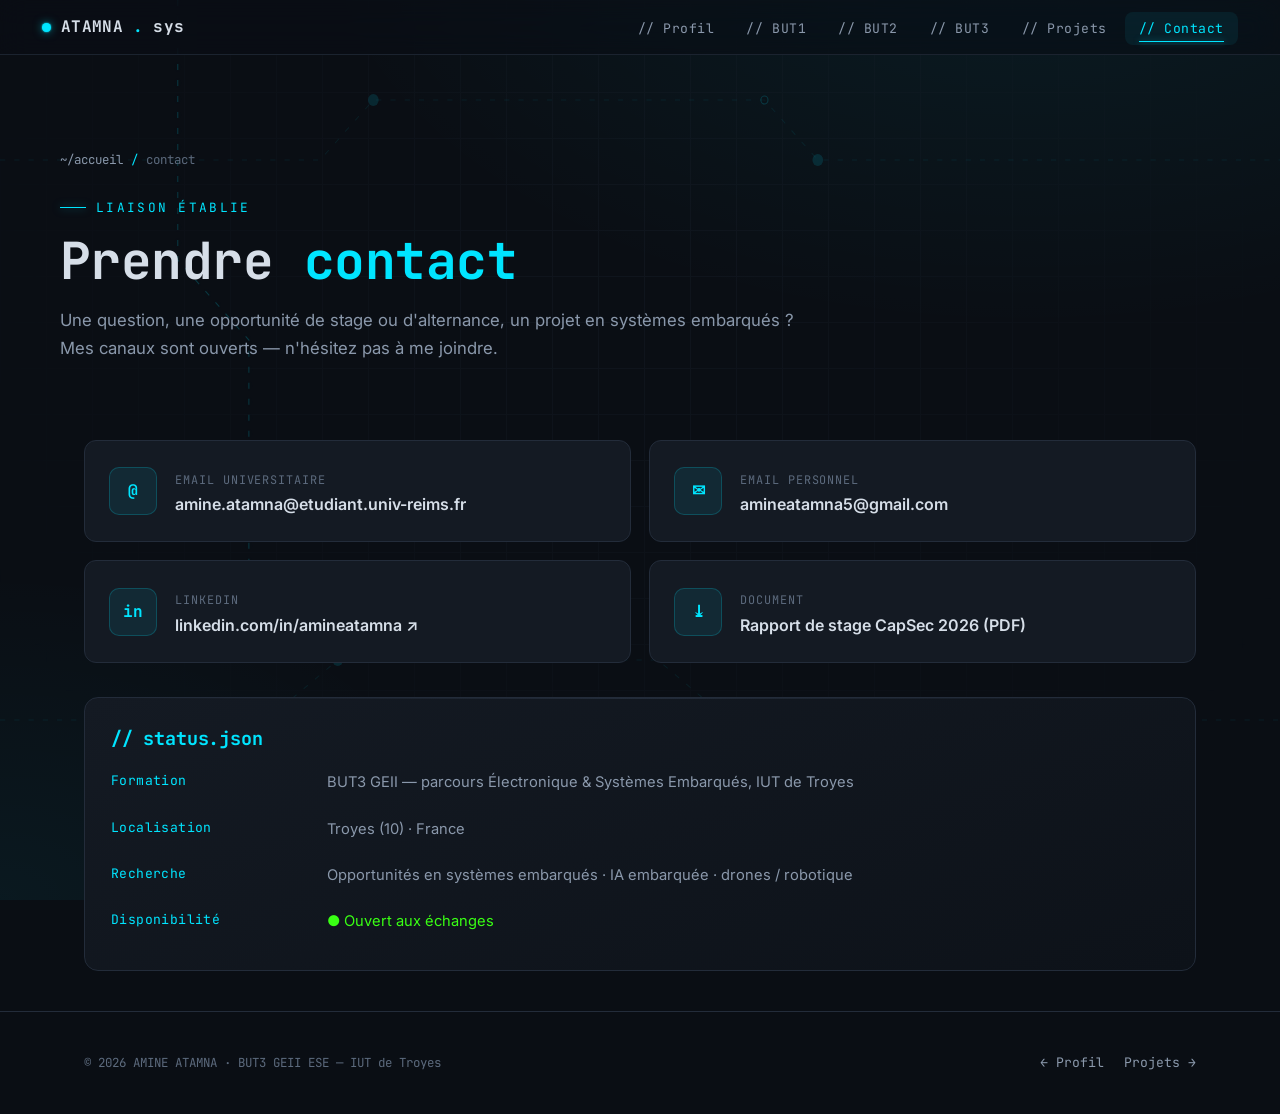
==== contact.html @ 4df7b2ff "Portfolio GEII ESE — thème Drone Tech & PCB Design Site statique reconstruit depuis l'export Mahara " ====
<!doctype html>
<html lang="fr">
<head>
  <meta charset="utf-8">
  <meta name="viewport" content="width=device-width, initial-scale=1">
  <title>Contact · Amine Atamna</title>
  <meta name="description" content="Contacter Amine Atamna — étudiant BUT3 GEII ESE, passionné de systèmes embarqués et de drones autonomes.">
  <link rel="preconnect" href="https://fonts.googleapis.com">
  <link rel="preconnect" href="https://fonts.gstatic.com" crossorigin>
  <link href="https://fonts.googleapis.com/css2?family=Inter:wght@400;500;600;700&family=JetBrains+Mono:wght@400;500;700&display=swap" rel="stylesheet">
  <link rel="stylesheet" href="assets/css/style.css">
</head>
<body>
  <div class="scroll-prog"></div>
  <div class="pcb-bg"></div>
  <svg class="pcb-svg" preserveAspectRatio="none" viewBox="0 0 1440 900" aria-hidden="true">
    <path class="pcb-trace" d="M0 160 H360 L420 100 H860 L920 160 H1440"/>
    <path class="pcb-trace" d="M0 720 H300 L380 660 H740 L820 720 H1440"/>
    <path class="pcb-trace" d="M200 0 V260 L280 340 V600"/>
    <circle class="pcb-pad" cx="420" cy="100" r="6"/><circle class="pcb-pad" cx="920" cy="160" r="6"/>
    <circle class="pcb-pad" cx="380" cy="660" r="6"/>
    <circle class="pcb-via" cx="860" cy="100" r="4"/>
  </svg>

  <nav class="nav">
    <a href="index.html" class="brand"><span class="dot"></span>ATAMNA<b>.</b>sys</a>
    <button class="nav-toggle" aria-label="Menu">≡</button>
    <ul class="nav-links">
      <li><a href="index.html">// Profil</a></li>
      <li><a href="but1.html">// BUT1</a></li>
      <li><a href="but2.html">// BUT2</a></li>
      <li><a href="but3-ese.html">// BUT3</a></li>
      <li><a href="projets.html">// Projets</a></li>
      <li><a href="contact.html" class="active">// Contact</a></li>
    </ul>
  </nav>

  <header class="page-head wrap">
    <div class="breadcrumb reveal"><a href="index.html">~/accueil</a><span class="sep">/</span>contact</div>
    <div class="section-tag reveal">Liaison établie</div>
    <h1 class="reveal d1">Prendre <span class="accent">contact</span></h1>
    <p class="lead reveal d2">Une question, une opportunité de stage ou d'alternance, un projet en systèmes embarqués ? Mes canaux sont ouverts — n'hésitez pas à me joindre.</p>
  </header>

  <section class="wrap" style="padding-top:10px">
    <div class="contact-grid">
      <a class="contact-card reveal" href="mailto:amine.atamna@etudiant.univ-reims.fr">
        <span class="ic">@</span>
        <span><span class="t">Email universitaire</span><br><span class="v">amine.atamna@etudiant.univ-reims.fr</span></span>
      </a>
      <a class="contact-card reveal d1" href="mailto:amineatamna5@gmail.com">
        <span class="ic">✉</span>
        <span><span class="t">Email personnel</span><br><span class="v">amineatamna5@gmail.com</span></span>
      </a>
      <a class="contact-card reveal" href="https://www.linkedin.com/in/amineatamna/" target="_blank" rel="noopener">
        <span class="ic">in</span>
        <span><span class="t">LinkedIn</span><br><span class="v">linkedin.com/in/amineatamna ↗</span></span>
      </a>
      <a class="contact-card reveal d1" href="medias/Rapport_Stage_CAPSEC_2026.pdf" target="_blank" rel="noopener">
        <span class="ic">⤓</span>
        <span><span class="t">Document</span><br><span class="v">Rapport de stage CapSec 2026 (PDF)</span></span>
      </a>
    </div>

    <div class="card reveal" style="margin-top:34px">
      <span class="hud-corner tl"></span><span class="hud-corner br"></span>
      <h3 style="color:var(--accent)">// status.json</h3>
      <ul class="spec-list" style="border:0; background:transparent; gap:0">
        <li style="grid-template-columns:200px 1fr; padding:11px 0; background:transparent"><span class="k">Formation</span><span class="v">BUT3 GEII — parcours Électronique &amp; Systèmes Embarqués, IUT de Troyes</span></li>
        <li style="grid-template-columns:200px 1fr; padding:11px 0; background:transparent"><span class="k">Localisation</span><span class="v">Troyes (10) · France</span></li>
        <li style="grid-template-columns:200px 1fr; padding:11px 0; background:transparent"><span class="k">Recherche</span><span class="v">Opportunités en systèmes embarqués · IA embarquée · drones / robotique</span></li>
        <li style="grid-template-columns:200px 1fr; padding:11px 0; background:transparent"><span class="k">Disponibilité</span><span class="v"><span style="color:var(--green)">● Ouvert aux échanges</span></span></li>
      </ul>
    </div>
  </section>

  <footer class="footer">
    <div class="wrap">
      <div class="meta">© 2026 AMINE ATAMNA · BUT3 GEII ESE — IUT de Troyes</div>
      <div style="display:flex; gap:20px">
        <a href="index.html">← Profil</a>
        <a href="projets.html">Projets →</a>
      </div>
    </div>
  </footer>
  <script src="assets/js/app.js"></script>
</body>
</html>
---- assets/css/style.css ----
/* =========================================================
   PORTFOLIO — AMINE ATAMNA · BUT3 GEII ESE
   Thème "Drone Tech & PCB Design" — Dark carbone / Cyan HUD
   ========================================================= */

:root {
  --bg:        #0a0e14;
  --bg-2:      #0d1219;
  --panel:     #141a23;
  --panel-2:   #1a212c;
  --line:      #232c3a;
  --line-soft: #1b232f;
  --txt:       #d6dee8;
  --txt-dim:   #8a98ab;
  --txt-faint: #5c6a7d;
  --accent:    #00e5ff;
  --accent-d:  #00a6bd;
  --accent-glow: rgba(0, 229, 255, .55);
  --amber:     #ff9f1c;
  --green:     #39ff14;
  --danger:    #ff4d5e;
  --mono: "JetBrains Mono", "Space Mono", ui-monospace, SFMono-Regular, Menlo, monospace;
  --sans: "Inter", system-ui, -apple-system, Segoe UI, Roboto, sans-serif;
  --maxw: 1160px;
  --radius: 14px;
  --ease: cubic-bezier(.22,.61,.36,1);
}

* { box-sizing: border-box; }

html { scroll-behavior: smooth; }

body {
  margin: 0;
  font-family: var(--sans);
  color: var(--txt);
  background: var(--bg);
  line-height: 1.65;
  overflow-x: hidden;
  -webkit-font-smoothing: antialiased;
}

/* ---------- Fond PCB global ---------- */
.pcb-bg {
  position: fixed;
  inset: 0;
  z-index: -2;
  background:
    radial-gradient(1200px 700px at 80% -10%, rgba(0,229,255,.07), transparent 60%),
    radial-gradient(900px 600px at 0% 100%, rgba(0,229,255,.05), transparent 55%),
    var(--bg);
}
.pcb-bg::after {
  /* grille de précision */
  content: "";
  position: absolute;
  inset: 0;
  background-image:
    linear-gradient(var(--line-soft) 1px, transparent 1px),
    linear-gradient(90deg, var(--line-soft) 1px, transparent 1px);
  background-size: 46px 46px;
  mask-image: radial-gradient(circle at 50% 30%, #000 0%, transparent 80%);
  opacity: .35;
}
.pcb-svg {
  position: fixed;
  inset: 0;
  z-index: -1;
  width: 100%;
  height: 100%;
  pointer-events: none;
  opacity: .5;
}
.pcb-trace {
  fill: none;
  stroke: var(--accent);
  stroke-width: 1.1;
  opacity: .14;
  stroke-dasharray: 6 10;
}
.pcb-trace.live {
  animation: traceFlow 5s linear infinite;
  opacity: .4;
  filter: drop-shadow(0 0 4px var(--accent-glow));
}
@keyframes traceFlow { to { stroke-dashoffset: -160; } }
.pcb-via { fill: var(--bg); stroke: var(--accent); stroke-width: 1.2; opacity: .35; }
.pcb-pad { fill: var(--accent); opacity: .25; }
.pcb-pad.pulse { animation: padPulse 3.5s ease-in-out infinite; }
@keyframes padPulse {
  0%,100% { opacity: .15; }
  50% { opacity: .8; filter: drop-shadow(0 0 6px var(--accent-glow)); }
}

/* ---------- Layout ---------- */
.wrap { width: 100%; max-width: var(--maxw); margin: 0 auto; padding: 0 24px; }
section { padding: 92px 0; position: relative; }
.section-tag {
  font-family: var(--mono);
  font-size: .8rem;
  letter-spacing: .18em;
  text-transform: uppercase;
  color: var(--accent);
  display: inline-flex;
  align-items: center;
  gap: 10px;
  margin-bottom: 14px;
}
.section-tag::before {
  content: "";
  width: 26px; height: 1px;
  background: var(--accent);
  box-shadow: 0 0 8px var(--accent-glow);
}
h1,h2,h3 { font-family: var(--mono); font-weight: 700; line-height: 1.15; letter-spacing: -.01em; }
h2.section-title { font-size: clamp(1.6rem, 3.4vw, 2.5rem); margin: 0 0 16px; }
.lead { color: var(--txt-dim); font-size: 1.05rem; max-width: 70ch; }

/* ---------- Navbar futuriste ---------- */
.nav {
  position: fixed; top: 0; left: 0; right: 0; z-index: 100;
  display: flex; align-items: center; justify-content: space-between;
  padding: 14px clamp(18px, 4vw, 42px);
  background: rgba(10,14,20,.62);
  backdrop-filter: blur(14px) saturate(140%);
  border-bottom: 1px solid var(--line-soft);
  transition: background .3s, border-color .3s;
}
.nav.scrolled { background: rgba(10,14,20,.9); border-color: var(--line); }
.brand {
  font-family: var(--mono); font-weight: 700; font-size: 1rem;
  color: var(--txt); text-decoration: none; display: flex; align-items: center; gap: 10px;
  letter-spacing: .02em;
}
.brand .dot {
  width: 9px; height: 9px; border-radius: 50%;
  background: var(--accent);
  box-shadow: 0 0 10px var(--accent-glow), 0 0 2px var(--accent);
  animation: blink 2.4s ease-in-out infinite;
}
@keyframes blink { 0%,100%{opacity:1} 50%{opacity:.35} }
.brand b { color: var(--accent); }
.nav-links { display: flex; align-items: center; gap: 4px; list-style: none; margin: 0; padding: 0; }
.nav-links a {
  font-family: var(--mono); font-size: .82rem; letter-spacing: .04em;
  color: var(--txt-dim); text-decoration: none;
  padding: 8px 14px; border-radius: 8px; position: relative;
  transition: color .2s, background .2s;
}
.nav-links a:hover, .nav-links a.active { color: var(--accent); background: rgba(0,229,255,.07); }
.nav-links a.active::after {
  content: ""; position: absolute; left: 14px; right: 14px; bottom: 3px; height: 1px;
  background: var(--accent); box-shadow: 0 0 6px var(--accent-glow);
}
.nav-toggle { display: none; background: none; border: 1px solid var(--line); border-radius: 8px;
  color: var(--txt); padding: 8px 10px; font-size: 1.1rem; cursor: pointer; }

/* ---------- HERO ---------- */
.hero { min-height: 100vh; display: flex; align-items: center; padding-top: 90px; position: relative; }
.hero-grid { display: grid; grid-template-columns: 1.25fr .75fr; gap: 56px; align-items: center; width: 100%; }
.hero-status {
  font-family: var(--mono); font-size: .8rem; color: var(--green);
  display: inline-flex; align-items: center; gap: 9px; margin-bottom: 22px;
  padding: 6px 12px; border: 1px solid rgba(57,255,20,.25); border-radius: 30px;
  background: rgba(57,255,20,.05);
}
.hero-status .pulse-dot { width: 8px; height: 8px; border-radius: 50%; background: var(--green);
  box-shadow: 0 0 10px var(--green); animation: blink 1.8s infinite; }
.hero h1 {
  font-size: clamp(2.3rem, 6vw, 4.4rem); margin: 0 0 8px; line-height: 1.04;
}
.hero h1 .accent { color: var(--accent); text-shadow: 0 0 26px var(--accent-glow); }
.hero .role {
  font-family: var(--mono); font-size: clamp(.95rem, 2vw, 1.25rem);
  color: var(--txt-dim); margin: 0 0 26px; min-height: 1.5em;
}
.hero .role .cursor { color: var(--accent); animation: blink 1s steps(1) infinite; }
.hero p.intro { color: var(--txt-dim); max-width: 56ch; margin-bottom: 34px; }
.hero-cta { display: flex; gap: 14px; flex-wrap: wrap; }

/* portrait HUD */
.hud-portrait { position: relative; justify-self: center; width: min(330px, 80vw); aspect-ratio: 1; }
.hud-portrait img {
  width: 100%; height: 100%; object-fit: cover; border-radius: 50%;
  border: 1px solid var(--line); filter: grayscale(.15) contrast(1.05);
  position: relative; z-index: 2;
}
.hud-portrait .ring {
  position: absolute; inset: -14px; border-radius: 50%;
  border: 1px dashed rgba(0,229,255,.4); animation: spin 26s linear infinite;
}
.hud-portrait .ring.two { inset: -30px; border-style: solid; border-color: rgba(0,229,255,.12);
  animation-direction: reverse; animation-duration: 40s; }
@keyframes spin { to { transform: rotate(360deg); } }
.hud-portrait .corner { position: absolute; width: 24px; height: 24px; border: 2px solid var(--accent);
  z-index: 3; filter: drop-shadow(0 0 5px var(--accent-glow)); }
.hud-portrait .corner.tl { top:-6px; left:-6px; border-right:0; border-bottom:0; }
.hud-portrait .corner.tr { top:-6px; right:-6px; border-left:0; border-bottom:0; }
.hud-portrait .corner.bl { bottom:-6px; left:-6px; border-right:0; border-top:0; }
.hud-portrait .corner.br { bottom:-6px; right:-6px; border-left:0; border-top:0; }
.hud-portrait .scan {
  position: absolute; left: 6%; right: 6%; height: 2px; top: 50%; z-index: 4;
  background: linear-gradient(90deg, transparent, var(--accent), transparent);
  box-shadow: 0 0 12px var(--accent-glow); animation: scanY 3.5s ease-in-out infinite;
}
@keyframes scanY { 0%,100%{ top: 12%; opacity:.2 } 50%{ top: 88%; opacity:.9 } }

/* ---------- Buttons ---------- */
.btn {
  font-family: var(--mono); font-size: .85rem; letter-spacing: .03em;
  text-decoration: none; display: inline-flex; align-items: center; gap: 9px;
  padding: 13px 22px; border-radius: 9px; cursor: pointer;
  transition: transform .15s var(--ease), box-shadow .2s, background .2s, color .2s, border-color .2s;
  border: 1px solid transparent;
}
.btn:active { transform: translateY(1px); }
.btn-primary {
  background: var(--accent); color: #04222a; font-weight: 700;
  box-shadow: 0 0 0 rgba(0,229,255,0);
}
.btn-primary:hover { box-shadow: 0 6px 26px var(--accent-glow); transform: translateY(-2px); }
.btn-ghost { border-color: var(--line); color: var(--txt); background: rgba(255,255,255,.02); }
.btn-ghost:hover { border-color: var(--accent); color: var(--accent); box-shadow: 0 0 20px rgba(0,229,255,.12); }

/* ---------- Cards / HUD hover ---------- */
.grid { display: grid; gap: 22px; }
.grid-2 { grid-template-columns: repeat(2, 1fr); }
.grid-3 { grid-template-columns: repeat(3, 1fr); }
.grid-4 { grid-template-columns: repeat(4, 1fr); }

.card {
  position: relative; background: linear-gradient(160deg, var(--panel), var(--bg-2));
  border: 1px solid var(--line); border-radius: var(--radius); padding: 26px;
  overflow: hidden; transition: transform .3s var(--ease), border-color .3s, box-shadow .3s;
}
.card::before { /* fine ligne PCB en haut */
  content: ""; position: absolute; top: 0; left: 22px; right: 22px; height: 1px;
  background: linear-gradient(90deg, transparent, var(--line), transparent);
}
.card:hover { transform: translateY(-5px); border-color: rgba(0,229,255,.4);
  box-shadow: 0 14px 40px rgba(0,0,0,.4), 0 0 0 1px rgba(0,229,255,.1); }
.card .hud-corner { position: absolute; width: 14px; height: 14px; border: 1.5px solid var(--accent);
  opacity: 0; transition: opacity .3s; }
.card:hover .hud-corner { opacity: .8; }
.card .hud-corner.tl { top: 10px; left: 10px; border-right:0; border-bottom:0; }
.card .hud-corner.br { bottom: 10px; right: 10px; border-left:0; border-top:0; }
.card h3 { font-size: 1.15rem; margin: 4px 0 10px; }
.card p { color: var(--txt-dim); font-size: .95rem; margin: 0; }

/* project cards */
.proj-card { display: flex; flex-direction: column; padding: 0; text-decoration: none; color: inherit; }
.proj-thumb { position: relative; aspect-ratio: 16/9; overflow: hidden; background: var(--bg-2);
  border-bottom: 1px solid var(--line); }
.proj-thumb img { width: 100%; height: 100%; object-fit: cover; transition: transform .5s var(--ease), filter .4s;
  filter: grayscale(.3) brightness(.78); }
.proj-card:hover .proj-thumb img { transform: scale(1.06); filter: grayscale(0) brightness(.95); }
.proj-thumb .scanline { position: absolute; inset: 0; background: linear-gradient(transparent 50%, rgba(0,229,255,.04) 50%);
  background-size: 100% 4px; opacity: 0; transition: opacity .3s; pointer-events: none; }
.proj-card:hover .scanline { opacity: 1; }
.proj-badge { position: absolute; top: 12px; left: 12px; font-family: var(--mono); font-size: .7rem;
  letter-spacing: .08em; padding: 4px 10px; border-radius: 20px; background: rgba(10,14,20,.8);
  border: 1px solid var(--line); color: var(--accent); backdrop-filter: blur(4px); }
.proj-body { padding: 22px 24px 26px; }
.proj-body .arrow { font-family: var(--mono); color: var(--accent); transition: transform .25s; display:inline-block; }
.proj-card:hover .proj-body .arrow { transform: translateX(6px); }

/* ---------- Specs / telemetry ---------- */
.telemetry { display: grid; grid-template-columns: repeat(4,1fr); gap: 18px; }
.telemetry .stat {
  border: 1px solid var(--line); border-radius: 12px; padding: 22px 18px; text-align: center;
  background: var(--panel); position: relative;
}
.telemetry .stat .num { font-family: var(--mono); font-size: 2rem; font-weight: 700; color: var(--accent);
  text-shadow: 0 0 18px var(--accent-glow); }
.telemetry .stat .label { font-family: var(--mono); font-size: .72rem; letter-spacing: .1em;
  text-transform: uppercase; color: var(--txt-faint); margin-top: 6px; }

/* spec list */
.spec-list { list-style: none; margin: 0; padding: 0; display: grid; gap: 1px; background: var(--line);
  border: 1px solid var(--line); border-radius: 12px; overflow: hidden; }
.spec-list li { display: grid; grid-template-columns: 220px 1fr; gap: 16px; padding: 14px 18px;
  background: var(--panel); font-size: .92rem; }
.spec-list li .k { font-family: var(--mono); color: var(--accent); font-size: .82rem; letter-spacing: .03em; }
.spec-list li .v { color: var(--txt-dim); }
@media (max-width: 620px){ .spec-list li { grid-template-columns: 1fr; gap: 4px; } }

/* ---------- AC competence chips ---------- */
.ac-block { border: 1px solid var(--line); border-left: 3px solid var(--accent); border-radius: 10px;
  padding: 20px 22px; background: var(--panel); margin-bottom: 16px; }
.ac-block h4 { font-family: var(--mono); margin: 0 0 4px; font-size: 1rem; color: var(--txt); display:flex; align-items:center; gap:10px; }
.ac-block h4 .comp { font-size: .68rem; letter-spacing: .12em; text-transform: uppercase; color: var(--accent);
  border: 1px solid rgba(0,229,255,.3); padding: 3px 8px; border-radius: 5px; background: rgba(0,229,255,.06); }
.ac-item { padding: 10px 0; border-top: 1px solid var(--line-soft); }
.ac-item:first-of-type { border-top: 0; }
.ac-item .code { font-family: var(--mono); color: var(--amber); font-size: .82rem; font-weight: 700; }
.ac-item .title { color: var(--txt); font-weight: 600; }
.ac-item p { color: var(--txt-dim); font-size: .92rem; margin: 6px 0 0; }

/* ---------- Timeline ---------- */
.timeline { position: relative; margin-left: 8px; padding-left: 30px; }
.timeline::before { content: ""; position: absolute; left: 0; top: 6px; bottom: 6px; width: 2px;
  background: linear-gradient(var(--accent), transparent); box-shadow: 0 0 8px var(--accent-glow); }
.tl-item { position: relative; padding-bottom: 30px; }
.tl-item::before { content: ""; position: absolute; left: -36px; top: 4px; width: 12px; height: 12px;
  border-radius: 50%; background: var(--bg); border: 2px solid var(--accent); box-shadow: 0 0 10px var(--accent-glow); }
.tl-item h4 { font-family: var(--mono); margin: 0 0 6px; font-size: 1rem; }
.tl-item .when { font-family: var(--mono); font-size: .74rem; color: var(--txt-faint); letter-spacing: .06em; }
.tl-item p { color: var(--txt-dim); font-size: .94rem; margin: 8px 0 0; }

/* ---------- Page header (sub-pages) ---------- */
.page-head { padding: 150px 0 50px; position: relative; }
.breadcrumb { font-family: var(--mono); font-size: .78rem; color: var(--txt-faint); margin-bottom: 18px; }
.breadcrumb a { color: var(--txt-dim); text-decoration: none; }
.breadcrumb a:hover { color: var(--accent); }
.breadcrumb .sep { color: var(--accent); margin: 0 8px; }
.page-head h1 { font-size: clamp(2rem, 5vw, 3.2rem); margin: 0 0 16px; }
.page-head h1 .accent { color: var(--accent); }

/* ---------- Prose ---------- */
.prose p { color: var(--txt-dim); margin: 0 0 18px; }
.prose strong { color: var(--txt); }
.prose .em { color: var(--accent); font-style: normal; }

/* ---------- Gallery ---------- */
.gallery { display: grid; grid-template-columns: repeat(3, 1fr); gap: 14px; }
.gallery figure { margin: 0; border: 1px solid var(--line); border-radius: 10px; overflow: hidden;
  background: var(--panel); position: relative; }
.gallery img { width: 100%; height: 220px; object-fit: cover; display: block;
  filter: brightness(.85); transition: transform .5s var(--ease), filter .3s; cursor: pointer; }
.gallery figure:hover img { transform: scale(1.05); filter: brightness(1); }
.gallery figcaption { font-family: var(--mono); font-size: .72rem; color: var(--txt-faint);
  padding: 8px 12px; border-top: 1px solid var(--line-soft); }

/* lightbox */
.lightbox { position: fixed; inset: 0; z-index: 200; background: rgba(5,8,12,.92);
  display: none; align-items: center; justify-content: center; padding: 30px; backdrop-filter: blur(6px); }
.lightbox.open { display: flex; }
.lightbox img { max-width: 92vw; max-height: 88vh; border: 1px solid var(--accent); border-radius: 8px;
  box-shadow: 0 0 50px rgba(0,229,255,.25); }
.lightbox .close { position: absolute; top: 22px; right: 26px; font-family: var(--mono); color: var(--accent);
  font-size: 1.4rem; cursor: pointer; background: none; border: 1px solid var(--line); border-radius: 8px;
  width: 44px; height: 44px; }

/* ---------- Callout ---------- */
.callout { border: 1px solid var(--line); border-radius: 12px; padding: 20px 24px; background: var(--panel);
  display: grid; grid-template-columns: auto 1fr; gap: 18px; align-items: start; }
.callout.warn { border-color: rgba(255,159,28,.35); background: rgba(255,159,28,.04); }
.callout.warn .icon { color: var(--amber); }
.callout .icon { font-family: var(--mono); font-size: 1.6rem; color: var(--accent); line-height: 1; }
.callout h4 { font-family: var(--mono); margin: 0 0 6px; }
.callout p { margin: 0; color: var(--txt-dim); font-size: .94rem; }

/* code chip */
.chip { font-family: var(--mono); font-size: .8rem; color: var(--accent); background: rgba(0,229,255,.08);
  border: 1px solid rgba(0,229,255,.2); padding: 2px 8px; border-radius: 6px; white-space: nowrap; }

/* terminal block */
.terminal { background: #070a0f; border: 1px solid var(--line); border-radius: 12px; overflow: hidden;
  font-family: var(--mono); }
.terminal .bar { display: flex; align-items: center; gap: 7px; padding: 10px 14px; border-bottom: 1px solid var(--line);
  background: var(--bg-2); }
.terminal .bar i { width: 11px; height: 11px; border-radius: 50%; display: inline-block; background: var(--line); font-style: normal; }
.terminal .bar i.r { background: #ff5f56; } .terminal .bar i.y { background: #ffbd2e; } .terminal .bar i.g { background: #27c93f; }
.terminal .bar .name { font-size: .76rem; color: var(--txt-faint); margin-left: 8px; }
.terminal pre { margin: 0; padding: 18px 20px; font-size: .82rem; line-height: 1.7; color: var(--txt-dim); overflow-x: auto; }
.terminal pre .c { color: var(--green); } .terminal pre .a { color: var(--accent); } .terminal pre .m { color: var(--txt-faint); }

/* ---------- Footer ---------- */
.footer { border-top: 1px solid var(--line); padding: 40px 0; margin-top: 40px; }
.footer .wrap { display: flex; justify-content: space-between; align-items: center; flex-wrap: wrap; gap: 16px; }
.footer .meta { font-family: var(--mono); font-size: .78rem; color: var(--txt-faint); }
.footer a { color: var(--txt-dim); text-decoration: none; font-family: var(--mono); font-size: .82rem; }
.footer a:hover { color: var(--accent); }

/* ---------- Contact ---------- */
.contact-grid { display: grid; grid-template-columns: repeat(2,1fr); gap: 18px; }
.contact-card { display: flex; align-items: center; gap: 18px; padding: 24px; border: 1px solid var(--line);
  border-radius: 12px; background: var(--panel); text-decoration: none; color: inherit;
  transition: border-color .3s, transform .3s, box-shadow .3s; }
.contact-card:hover { border-color: var(--accent); transform: translateY(-3px); box-shadow: 0 0 24px rgba(0,229,255,.12); }
.contact-card .ic { width: 48px; height: 48px; flex: none; display: grid; place-items: center; border-radius: 10px;
  background: rgba(0,229,255,.08); border: 1px solid rgba(0,229,255,.2); font-family: var(--mono); color: var(--accent); font-weight: 700; }
.contact-card .t { font-family: var(--mono); font-size: .74rem; color: var(--txt-faint); letter-spacing: .08em; text-transform: uppercase; }
.contact-card .v { color: var(--txt); font-weight: 600; word-break: break-word; }

/* ---------- Reveal animation ---------- */
.reveal { opacity: 0; transform: translateY(26px); transition: opacity .7s var(--ease), transform .7s var(--ease); }
.reveal.in { opacity: 1; transform: none; }
.reveal.d1 { transition-delay: .08s; }
.reveal.d2 { transition-delay: .16s; }
.reveal.d3 { transition-delay: .24s; }

/* scroll progress */
.scroll-prog { position: fixed; top: 0; left: 0; height: 2px; width: 0; z-index: 110;
  background: linear-gradient(90deg, var(--accent), var(--amber)); box-shadow: 0 0 10px var(--accent-glow); }

/* ---------- Diagram thumbnail (sans photo) ---------- */
.proj-thumb.diagram { display: grid; place-items: center; background:
  radial-gradient(500px 300px at 70% -20%, rgba(0,229,255,.12), transparent 60%),
  linear-gradient(160deg, var(--panel), var(--bg-2)); }
.proj-thumb.diagram::after { content: ""; position: absolute; inset: 0;
  background-image: linear-gradient(var(--line-soft) 1px, transparent 1px), linear-gradient(90deg, var(--line-soft) 1px, transparent 1px);
  background-size: 26px 26px; opacity: .5; mask-image: radial-gradient(circle at 50% 50%, #000, transparent 75%); }
.proj-thumb.diagram .glyph { position: relative; z-index: 1; font-family: var(--mono); font-weight: 700;
  color: var(--accent); font-size: 1.5rem; letter-spacing: .04em; text-shadow: 0 0 20px var(--accent-glow);
  display: flex; flex-direction: column; align-items: center; gap: 8px; }
.proj-thumb.diagram .glyph .ico { font-size: 2.6rem; filter: drop-shadow(0 0 12px var(--accent-glow)); }

/* ---------- Flow diagram (architecture) ---------- */
.flow { display: flex; align-items: stretch; gap: 0; flex-wrap: wrap; margin-top: 24px;
  border: 1px solid var(--line); border-radius: 14px; padding: 26px 20px; background: var(--panel);
  justify-content: center; }
.flow .node { flex: 1 1 150px; min-width: 130px; text-align: center; padding: 16px 12px; border: 1px solid var(--line);
  border-radius: 10px; background: var(--bg-2); margin: 6px; position: relative; }
.flow .node.accent { border-color: rgba(0,229,255,.45); box-shadow: 0 0 18px rgba(0,229,255,.1); }
.flow .node .nt { font-family: var(--mono); font-size: .68rem; letter-spacing: .1em; text-transform: uppercase;
  color: var(--txt-faint); display: block; margin-bottom: 6px; }
.flow .node .nv { font-weight: 600; color: var(--txt); font-size: .92rem; }
.flow .node .ns { color: var(--txt-dim); font-size: .78rem; display: block; margin-top: 4px; }
.flow .sep { align-self: center; font-family: var(--mono); color: var(--accent); font-size: 1.3rem; padding: 0 4px;
  filter: drop-shadow(0 0 6px var(--accent-glow)); }
@media (max-width: 760px){ .flow { flex-direction: column; } .flow .sep { transform: rotate(90deg); } }

/* ---------- Video ---------- */
.media-video { border: 1px solid var(--line); border-radius: 12px; overflow: hidden; background: #000; }
.media-video video { width: 100%; display: block; }
.media-video figcaption { font-family: var(--mono); font-size: .72rem; color: var(--txt-faint);
  padding: 8px 12px; border-top: 1px solid var(--line-soft); background: var(--panel); }

/* sub-collection section heading */
.sae-head { display: flex; align-items: baseline; gap: 14px; flex-wrap: wrap; margin-bottom: 6px; }
.sae-head .saeid { font-family: var(--mono); font-size: .8rem; color: var(--accent); border: 1px solid rgba(0,229,255,.3);
  padding: 3px 10px; border-radius: 6px; background: rgba(0,229,255,.06); white-space: nowrap; }
.sae-head .dur { font-family: var(--mono); font-size: .74rem; color: var(--txt-faint); }
.sae-divider { height: 1px; background: linear-gradient(90deg, var(--accent), transparent); margin: 70px 0 0;
  box-shadow: 0 0 8px var(--accent-glow); opacity: .5; }

/* ---------- Responsive ---------- */
@media (max-width: 900px) {
  .hero-grid { grid-template-columns: 1fr; gap: 36px; }
  .hud-portrait { order: -1; }
  .grid-3, .grid-4, .telemetry, .contact-grid, .gallery { grid-template-columns: 1fr 1fr; }
  .grid-2 { grid-template-columns: 1fr; }
}
@media (max-width: 640px) {
  .nav-links { position: fixed; inset: 60px 0 auto 0; flex-direction: column; align-items: stretch;
    background: rgba(10,14,20,.97); border-bottom: 1px solid var(--line); padding: 12px; gap: 4px;
    transform: translateY(-130%); transition: transform .3s var(--ease); }
  .nav-links.open { transform: none; }
  .nav-toggle { display: block; }
  .grid-3, .grid-4, .telemetry, .contact-grid, .gallery { grid-template-columns: 1fr; }
  section { padding: 64px 0; }
}

@media (prefers-reduced-motion: reduce) {
  *, *::before, *::after { animation: none !important; transition: none !important; }
  .reveal { opacity: 1; transform: none; }
}
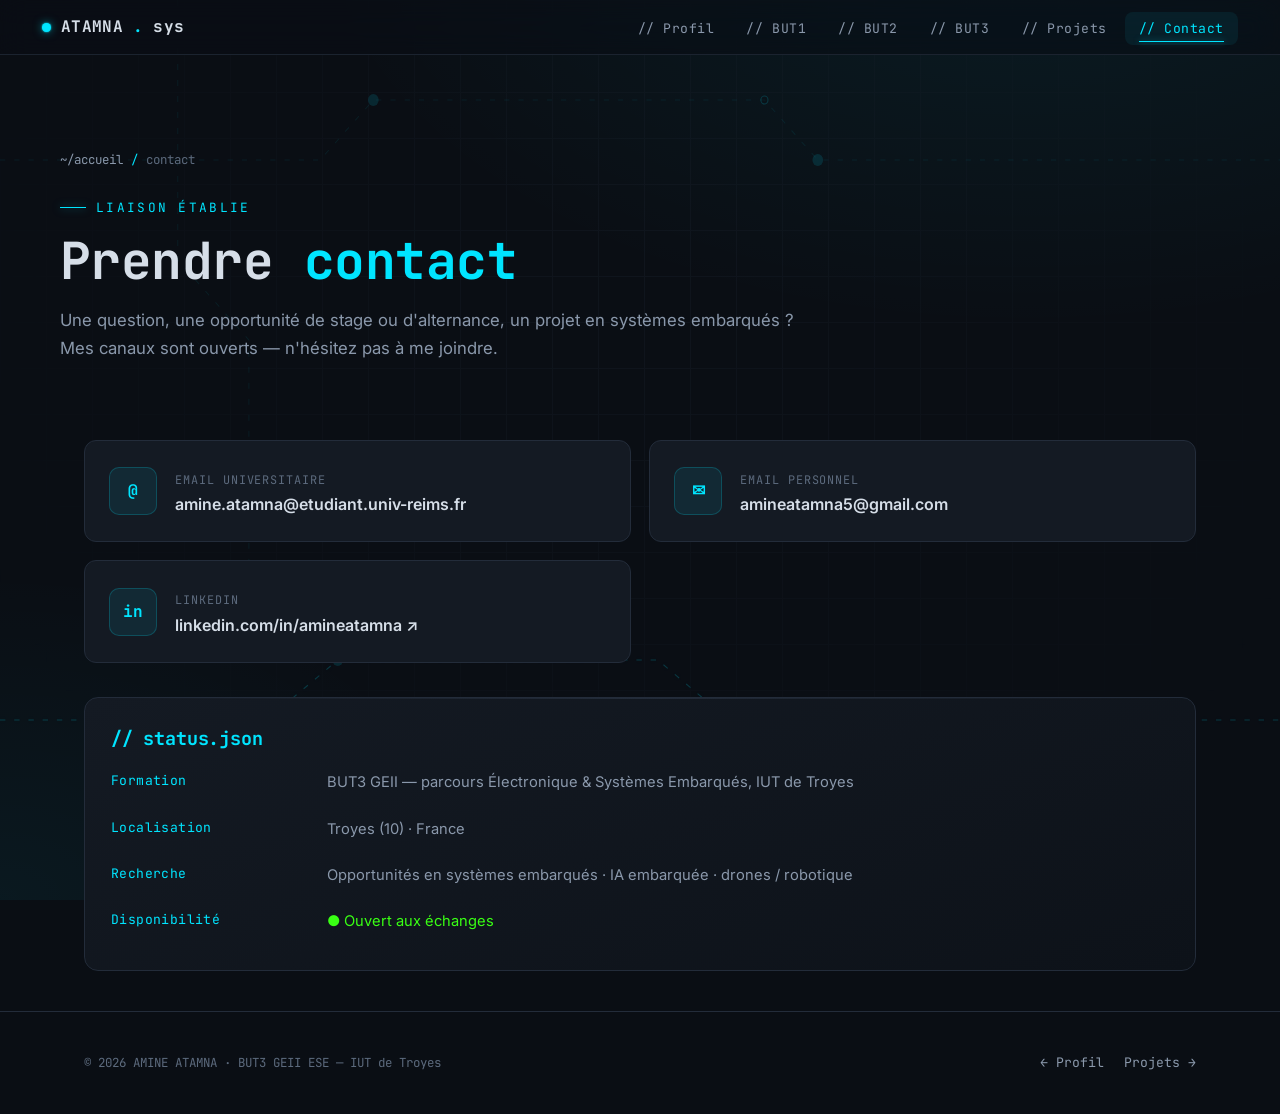
==== commit b25e3ca9: "Maj rapport de stage 2026 (dernière version) + retrait du lien rapport sur Contact Co-Authored-By: C" ====
--- a/contact.html
+++ b/contact.html
@@ -56,10 +56,6 @@
         <span class="ic">in</span>
         <span><span class="t">LinkedIn</span><br><span class="v">linkedin.com/in/amineatamna ↗</span></span>
       </a>
-      <a class="contact-card reveal d1" href="medias/Rapport_Stage_CAPSEC_2026.pdf" target="_blank" rel="noopener">
-        <span class="ic">⤓</span>
-        <span><span class="t">Document</span><br><span class="v">Rapport de stage CapSec 2026 (PDF)</span></span>
-      </a>
     </div>
 
     <div class="card reveal" style="margin-top:34px">
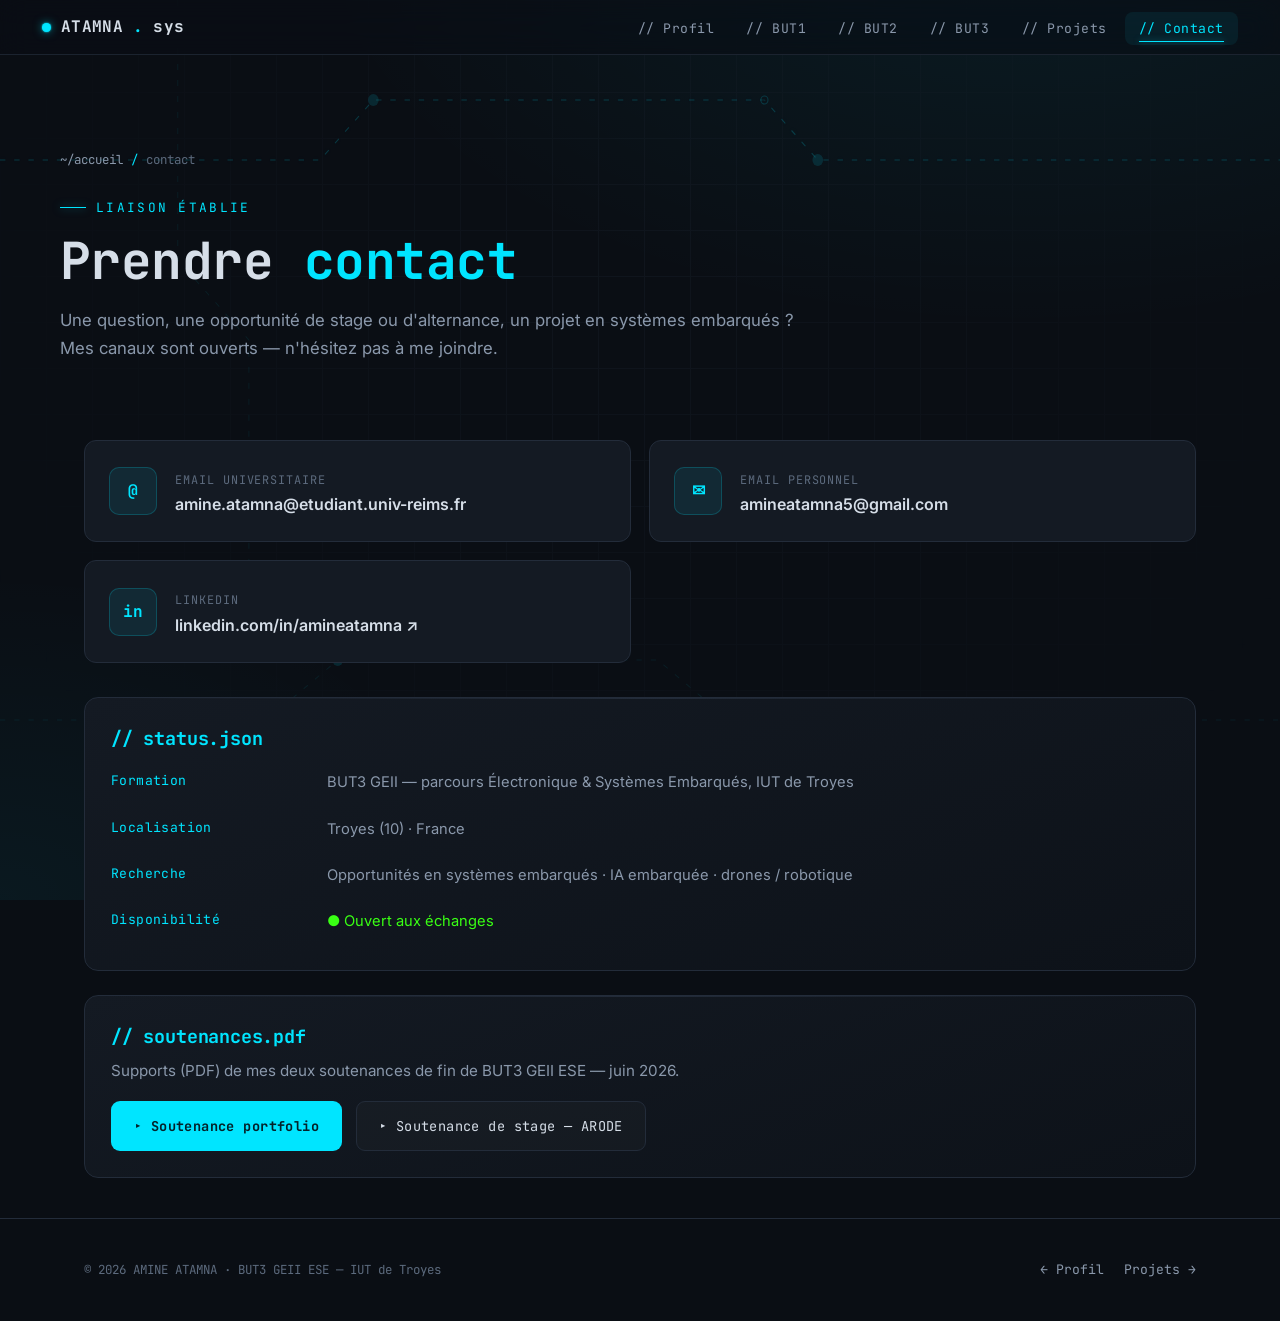
==== commit 07a1117d: "Ajout des supports de soutenance (PDF) + liens sur la page Contact Versions web compressées (≈0,4 et" ====
--- a/contact.html
+++ b/contact.html
@@ -68,6 +68,16 @@
         <li style="grid-template-columns:200px 1fr; padding:11px 0; background:transparent"><span class="k">Disponibilité</span><span class="v"><span style="color:var(--green)">● Ouvert aux échanges</span></span></li>
       </ul>
     </div>
+
+    <div class="card reveal" style="margin-top:24px">
+      <span class="hud-corner tl"></span><span class="hud-corner br"></span>
+      <h3 style="color:var(--accent)">// soutenances.pdf</h3>
+      <p style="color:var(--txt-dim); margin:6px 0 18px">Supports (PDF) de mes deux soutenances de fin de BUT3 GEII ESE — juin 2026.</p>
+      <div style="display:flex; gap:14px; flex-wrap:wrap">
+        <a href="medias/Soutenance_Portfolio_ATAMNA_Amine.pdf" target="_blank" rel="noopener" class="btn btn-primary">▸ Soutenance portfolio</a>
+        <a href="medias/Soutenance_Stage_ATAMNA_Amine.pdf" target="_blank" rel="noopener" class="btn btn-ghost">▸ Soutenance de stage — ARODE</a>
+      </div>
+    </div>
   </section>
 
   <footer class="footer">
